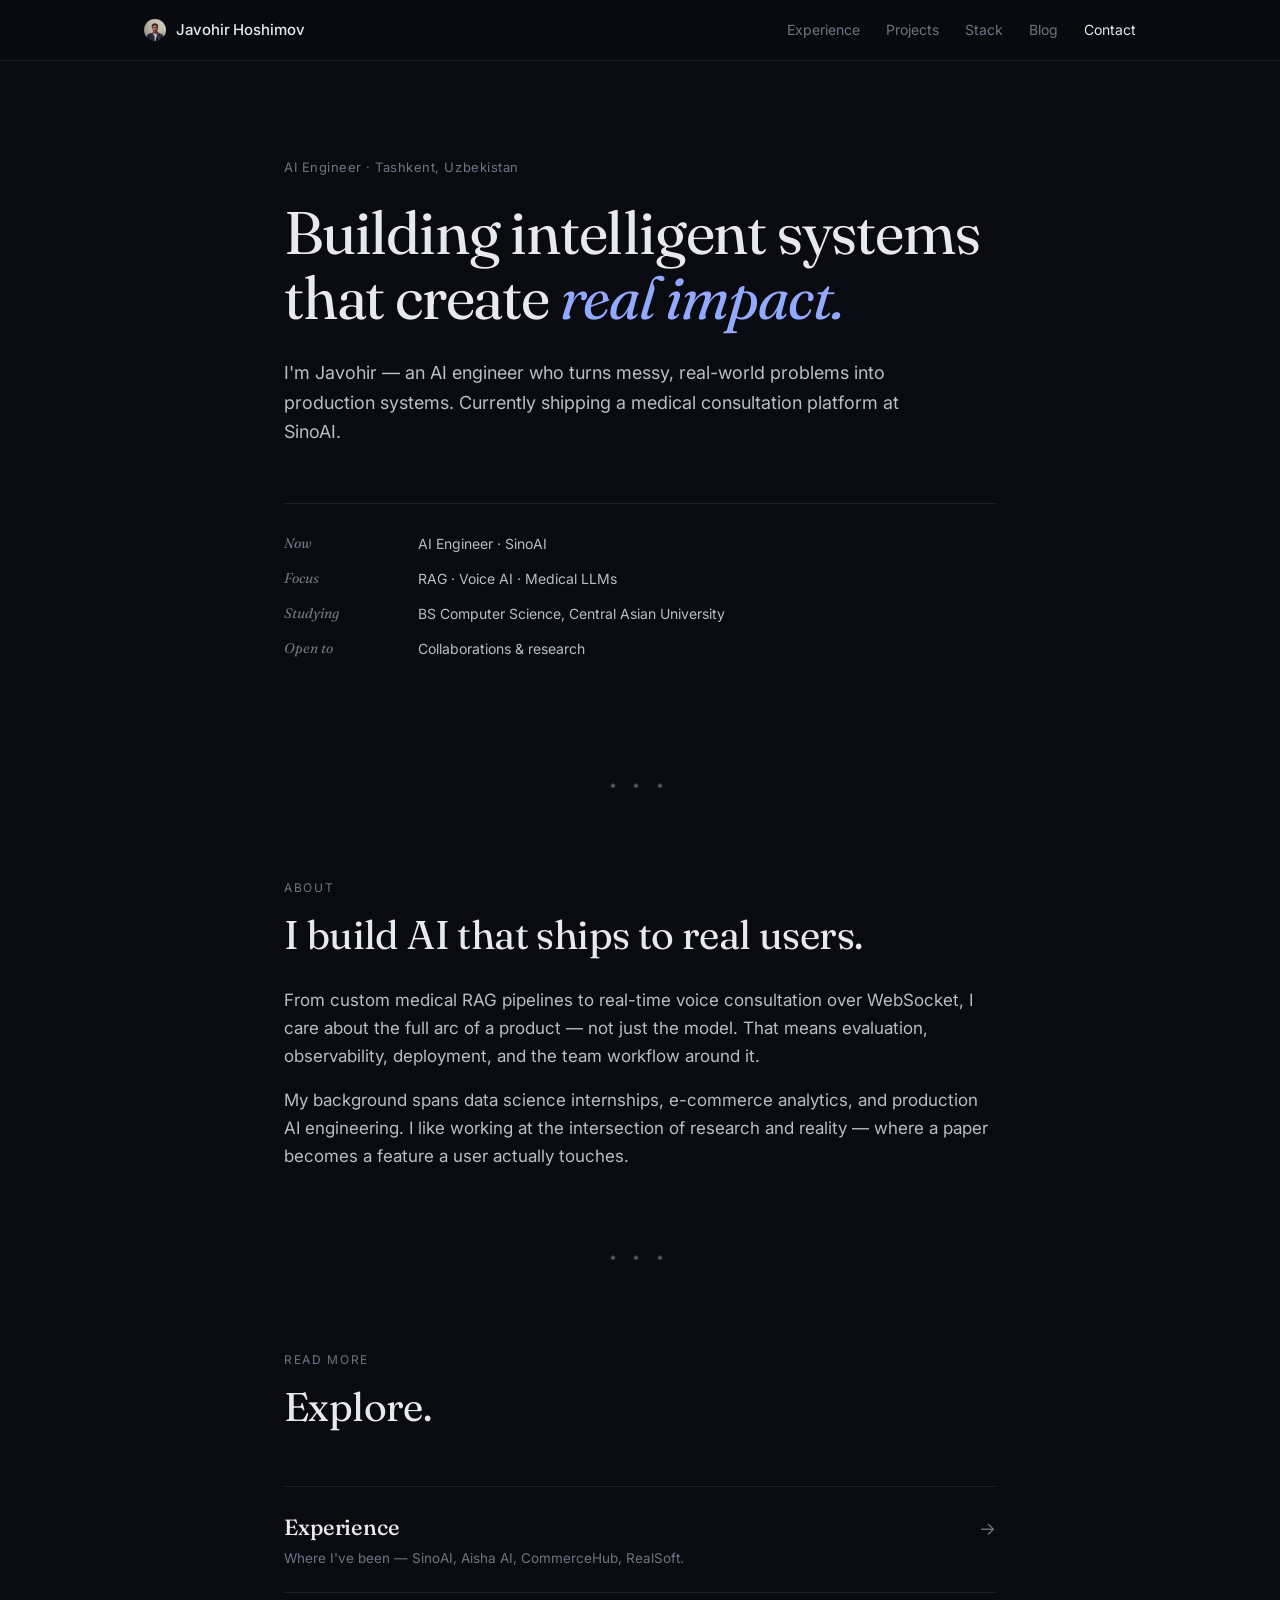
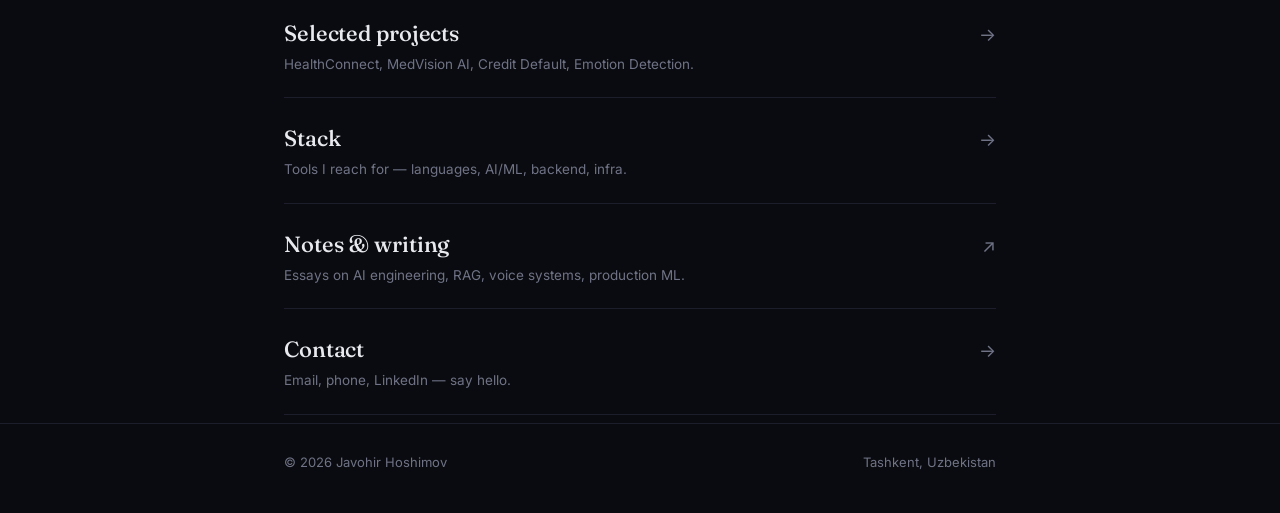
==== index.html @ 42985277 "Baseline: site as deployed on server" ====
<!doctype html>
<html lang="en">
<head>
<meta charset="utf-8" />
<meta name="viewport" content="width=device-width, initial-scale=1" />
<title>Javohir Hoshimov — AI Engineer</title>
<meta name="description" content="Javohir Hoshimov — AI Engineer at SinoAI. Building production AI systems, RAG pipelines, and real-time voice consultation products." />
<meta name="theme-color" content="#0a0b10" />
<link rel="preconnect" href="https://fonts.googleapis.com" />
<link rel="preconnect" href="https://fonts.gstatic.com" crossorigin />
<link href="https://fonts.googleapis.com/css2?family=Fraunces:ital,opsz,wght@0,9..144,400;0,9..144,500;1,9..144,400&family=Inter:wght@300;400;500&display=swap" rel="stylesheet" />
<link rel="stylesheet" href="/styles.css" />
</head>
<body>

<header class="site-header">
  <div class="header-inner">
    <a href="/" class="brand">
      <img src="/profile.jpg" alt="" class="brand-mark" />
      <span class="brand-name">Javohir Hoshimov</span>
    </a>
    <nav class="site-nav" aria-label="Primary">
      <a href="/experience">Experience</a>
      <a href="/projects">Projects</a>
      <a href="/stack">Stack</a>
      <a href="https://md.javohir-hoshimov.uz/">Blog</a>
      <a href="/contact" class="nav-cta">Contact</a>
    </nav>
  </div>
</header>

<main>

  <section class="hero">
    <div class="container">
      <p class="eyebrow">AI Engineer · Tashkent, Uzbekistan</p>
      <h1 class="hero-title">
        Building intelligent systems that create <em>real impact.</em>
      </h1>
      <p class="hero-sub">
        I'm Javohir — an AI engineer who turns messy, real-world problems
        into production systems. Currently shipping a medical consultation
        platform at SinoAI.
      </p>

      <dl class="hero-meta">
        <dt>Now</dt><dd>AI Engineer · SinoAI</dd>
        <dt>Focus</dt><dd>RAG · Voice AI · Medical LLMs</dd>
        <dt>Studying</dt><dd>BS Computer Science, Central Asian University</dd>
        <dt>Open to</dt><dd>Collaborations &amp; research</dd>
      </dl>
    </div>
  </section>

  <div class="container"><p class="rule">* * *</p></div>

  <section class="section">
    <div class="container">
      <p class="section-label">About</p>
      <h2 class="section-title">I build AI that ships to real users.</h2>
      <div class="section-body">
        <p>
          From custom medical RAG pipelines to real-time voice consultation
          over WebSocket, I care about the full arc of a product — not just
          the model. That means evaluation, observability, deployment, and
          the team workflow around it.
        </p>
        <p>
          My background spans data science internships, e-commerce analytics,
          and production AI engineering. I like working at the intersection
          of research and reality — where a paper becomes a feature a user
          actually touches.
        </p>
      </div>
    </div>
  </section>

  <div class="container"><p class="rule">* * *</p></div>

  <section class="section">
    <div class="container">
      <p class="section-label">Read more</p>
      <h2 class="section-title">Explore.</h2>
      <ul class="nav-cards">
        <li class="nav-card">
          <a href="/experience">
            <span>
              <div class="nav-card-title">Experience</div>
              <div class="nav-card-sub">Where I've been — SinoAI, Aisha AI, CommerceHub, RealSoft.</div>
            </span>
            <span class="nav-card-arrow">→</span>
          </a>
        </li>
        <li class="nav-card">
          <a href="/projects">
            <span>
              <div class="nav-card-title">Selected projects</div>
              <div class="nav-card-sub">HealthConnect, MedVision AI, Credit Default, Emotion Detection.</div>
            </span>
            <span class="nav-card-arrow">→</span>
          </a>
        </li>
        <li class="nav-card">
          <a href="/stack">
            <span>
              <div class="nav-card-title">Stack</div>
              <div class="nav-card-sub">Tools I reach for — languages, AI/ML, backend, infra.</div>
            </span>
            <span class="nav-card-arrow">→</span>
          </a>
        </li>
        <li class="nav-card">
          <a href="https://md.javohir-hoshimov.uz/">
            <span>
              <div class="nav-card-title">Notes &amp; writing</div>
              <div class="nav-card-sub">Essays on AI engineering, RAG, voice systems, production ML.</div>
            </span>
            <span class="nav-card-arrow">↗</span>
          </a>
        </li>
        <li class="nav-card">
          <a href="/contact">
            <span>
              <div class="nav-card-title">Contact</div>
              <div class="nav-card-sub">Email, phone, LinkedIn — say hello.</div>
            </span>
            <span class="nav-card-arrow">→</span>
          </a>
        </li>
      </ul>
    </div>
  </section>

</main>

<footer class="site-footer">
  <div class="footer-inner">
    <span>© <span id="year"></span> Javohir Hoshimov</span>
    <span>Tashkent, Uzbekistan</span>
  </div>
</footer>

<script>
  document.getElementById('year').textContent = new Date().getFullYear();
</script>
</body>
</html>
---- styles.css ----
:root {
  --bg: #0a0b10;
  --bg-soft: #0f1119;
  --surface: #12141f;
  --ink: #e8e9ef;
  --ink-soft: #b9bcc9;
  --muted: #6f7385;
  --line: #1c1f2b;
  --line-strong: #262a39;
  --blue: #3b6cf6;
  --blue-deep: #1f3ec9;
  --blue-soft: #93a8ff;

  --serif: "Fraunces", "Tiempos Headline", Georgia, serif;
  --sans: "Inter", ui-sans-serif, system-ui, -apple-system, Helvetica, Arial, sans-serif;

  --max: 760px;
  --max-wide: 1040px;
}

* { box-sizing: border-box; }

html, body {
  margin: 0;
  padding: 0;
  background: var(--bg);
  color: var(--ink);
  font-family: var(--sans);
  font-size: 17px;
  line-height: 1.65;
  -webkit-font-smoothing: antialiased;
  text-rendering: optimizeLegibility;
}

a {
  color: var(--blue-soft);
  text-decoration: none;
  transition: color .15s ease;
}
a:hover { color: #fff; }
img { max-width: 100%; display: block; }
em {
  font-style: italic;
  color: var(--blue-soft);
  font-family: var(--serif);
}

.container {
  width: 100%;
  max-width: var(--max);
  margin: 0 auto;
  padding: 0 24px;
}
.container-wide {
  max-width: var(--max-wide);
}

/* ---------- Header ---------- */
.site-header {
  position: sticky;
  top: 0;
  z-index: 50;
  background: rgba(10, 11, 16, 0.78);
  backdrop-filter: saturate(160%) blur(10px);
  border-bottom: 1px solid var(--line);
}
.header-inner {
  display: flex;
  align-items: center;
  justify-content: space-between;
  height: 60px;
  max-width: var(--max-wide);
  margin: 0 auto;
  padding: 0 24px;
}
.brand {
  display: flex;
  align-items: center;
  gap: 10px;
  font-size: 15px;
  font-weight: 500;
  color: var(--ink);
  letter-spacing: -0.005em;
}
.brand-mark {
  width: 22px;
  height: 22px;
  border-radius: 50%;
  object-fit: cover;
  display: block;
  filter: grayscale(0.15);
}
.brand-name { color: var(--ink); }
.site-nav {
  display: flex;
  align-items: center;
  gap: 26px;
  font-size: 14px;
  color: var(--muted);
}
.site-nav a {
  color: var(--muted);
}
.site-nav a:hover { color: var(--ink); }
.nav-cta {
  color: var(--ink) !important;
}
.nav-cta:hover { color: var(--blue-soft) !important; }

/* ---------- Hero ---------- */
.hero {
  padding: 96px 0 48px;
}
.eyebrow {
  margin: 0 0 22px;
  font-size: 13px;
  letter-spacing: 0.04em;
  color: var(--muted);
}
.hero-title {
  font-family: var(--serif);
  font-weight: 400;
  font-size: clamp(36px, 5.5vw, 60px);
  line-height: 1.08;
  letter-spacing: -0.02em;
  margin: 0 0 28px;
  color: var(--ink);
}
.hero-sub {
  font-size: 18px;
  color: var(--ink-soft);
  margin: 0 0 32px;
  max-width: 60ch;
}
.hero-cta {
  display: flex;
  gap: 22px;
  flex-wrap: wrap;
  align-items: center;
  font-size: 15px;
}
.hero-cta a {
  color: var(--blue-soft);
  border-bottom: 1px solid rgba(147, 168, 255, 0.35);
  padding-bottom: 2px;
}
.hero-cta a:hover {
  color: #fff;
  border-bottom-color: #fff;
}

.hero-meta {
  margin-top: 56px;
  padding-top: 28px;
  border-top: 1px solid var(--line);
  display: grid;
  grid-template-columns: 110px 1fr;
  gap: 12px 24px;
  font-size: 14px;
  color: var(--ink-soft);
}
.hero-meta dt {
  color: var(--muted);
  font-family: var(--serif);
  font-style: italic;
  font-weight: 400;
}
.hero-meta dd { margin: 0; }

/* ---------- Section dividers ---------- */
.rule {
  text-align: center;
  color: var(--muted);
  letter-spacing: 0.6em;
  font-size: 12px;
  margin: 0;
  padding: 56px 0;
  user-select: none;
}

/* ---------- Sections ---------- */
.section {
  padding: 24px 0 8px;
}
.section-label {
  font-size: 12px;
  letter-spacing: 0.14em;
  text-transform: uppercase;
  color: var(--muted);
  margin: 0 0 14px;
}
.section-title {
  font-family: var(--serif);
  font-weight: 400;
  font-size: clamp(28px, 3.6vw, 40px);
  line-height: 1.15;
  letter-spacing: -0.015em;
  margin: 0 0 28px;
  color: var(--ink);
}
.section-body p {
  margin: 0 0 16px;
  color: var(--ink-soft);
}

.muted { color: var(--muted); }

/* ---------- Timeline (experience) ---------- */
.timeline {
  list-style: none;
  padding: 0;
  margin: 8px 0 0;
}
.timeline-item {
  padding: 28px 0;
  border-top: 1px solid var(--line);
}
.timeline-item:last-child { border-bottom: 1px solid var(--line); }
.timeline-meta {
  display: flex;
  flex-wrap: wrap;
  gap: 14px;
  margin-bottom: 10px;
  font-size: 13px;
  color: var(--muted);
  font-family: var(--serif);
  font-style: italic;
}
.timeline-body h3 {
  font-family: var(--serif);
  font-weight: 500;
  font-size: 20px;
  letter-spacing: -0.005em;
  margin: 0 0 12px;
  color: var(--ink);
}
.timeline-body ul {
  padding: 0;
  margin: 0;
  list-style: none;
}
.timeline-body li {
  position: relative;
  padding-left: 18px;
  margin-bottom: 8px;
  color: var(--ink-soft);
  font-size: 15.5px;
  line-height: 1.6;
}
.timeline-body li::before {
  content: "";
  position: absolute;
  left: 0;
  top: 11px;
  width: 8px;
  height: 1px;
  background: var(--blue);
}

/* ---------- Projects (simple list) ---------- */
.projects {
  list-style: none;
  padding: 0;
  margin: 8px 0 0;
}
.project {
  padding: 26px 0;
  border-top: 1px solid var(--line);
}
.project:last-child { border-bottom: 1px solid var(--line); }
.project h3 {
  font-family: var(--serif);
  font-weight: 500;
  font-size: 21px;
  letter-spacing: -0.005em;
  margin: 0 0 8px;
  color: var(--ink);
}
.project-tag {
  display: block;
  font-size: 12px;
  letter-spacing: 0.1em;
  text-transform: uppercase;
  color: var(--muted);
  margin-bottom: 8px;
}
.project p {
  color: var(--ink-soft);
  margin: 0 0 12px;
  font-size: 15.5px;
}
.tag-list {
  display: flex;
  flex-wrap: wrap;
  gap: 14px;
  padding: 0;
  margin: 0;
  list-style: none;
  font-size: 13px;
  color: var(--muted);
}
.tag-list li::before {
  content: "·";
  margin-right: 14px;
  color: var(--line-strong);
}
.tag-list li:first-child::before { content: ""; margin: 0; }

/* ---------- Stack ---------- */
.stack-block {
  padding: 22px 0;
  border-top: 1px solid var(--line);
  display: grid;
  grid-template-columns: 110px 1fr;
  gap: 24px;
  align-items: baseline;
}
.stack-block:last-child { border-bottom: 1px solid var(--line); }
.stack-block h4 {
  margin: 0;
  font-family: var(--serif);
  font-style: italic;
  font-weight: 400;
  color: var(--muted);
  font-size: 14px;
}
.chips {
  display: flex;
  flex-wrap: wrap;
  gap: 6px 14px;
  font-size: 15px;
  color: var(--ink-soft);
}
.chips span::after {
  content: "·";
  margin-left: 14px;
  color: var(--line-strong);
}
.chips span:last-child::after { content: ""; margin: 0; }

/* ---------- Contact ---------- */
.section-contact {
  padding: 24px 0 96px;
}
.contact-title {
  font-family: var(--serif);
  font-weight: 400;
  font-size: clamp(30px, 4vw, 44px);
  line-height: 1.12;
  letter-spacing: -0.015em;
  margin: 0 0 18px;
  color: var(--ink);
}
.contact-sub {
  color: var(--ink-soft);
  font-size: 17px;
  max-width: 56ch;
  margin: 0 0 28px;
}
.contact-links {
  display: flex;
  flex-direction: column;
  gap: 4px;
  margin: 0;
  padding: 0;
  list-style: none;
}
.contact-pill {
  display: grid;
  grid-template-columns: 110px 1fr;
  gap: 24px;
  padding: 14px 0;
  border-top: 1px solid var(--line);
  align-items: baseline;
  color: var(--ink);
}
.contact-pill:last-child { border-bottom: 1px solid var(--line); }
.contact-pill span {
  font-family: var(--serif);
  font-style: italic;
  font-size: 14px;
  color: var(--muted);
  letter-spacing: 0;
  text-transform: none;
}
.contact-pill strong {
  font-weight: 400;
  font-size: 16px;
  color: var(--ink);
  letter-spacing: 0;
}
.contact-pill:hover strong { color: var(--blue-soft); }

/* ---------- Footer ---------- */
.site-footer {
  border-top: 1px solid var(--line);
  color: var(--muted);
  padding: 28px 0 40px;
  font-size: 13px;
}
.footer-inner {
  display: flex;
  justify-content: space-between;
  align-items: center;
  max-width: var(--max);
  margin: 0 auto;
  padding: 0 24px;
}

/* ---------- Page layout (sub-pages) ---------- */
.page {
  padding: 64px 0 96px;
}
.page-back {
  display: inline-block;
  margin-bottom: 28px;
  font-size: 14px;
  color: var(--muted);
}
.page-back:hover { color: var(--ink); }
.page-eyebrow {
  font-size: 12px;
  letter-spacing: 0.14em;
  text-transform: uppercase;
  color: var(--muted);
  margin: 0 0 14px;
}
.page-title {
  font-family: var(--serif);
  font-weight: 400;
  font-size: clamp(34px, 4.6vw, 52px);
  line-height: 1.1;
  letter-spacing: -0.02em;
  margin: 0 0 18px;
  color: var(--ink);
}
.page-lede {
  font-size: 17.5px;
  color: var(--ink-soft);
  margin: 0 0 40px;
  max-width: 60ch;
}
.page-foot {
  margin-top: 64px;
  padding-top: 28px;
  border-top: 1px solid var(--line);
  font-size: 14px;
  color: var(--muted);
}

/* Home: next links to pages */
.nav-cards {
  margin: 56px 0 0;
  padding: 0;
  list-style: none;
}
.nav-card {
  border-top: 1px solid var(--line);
}
.nav-card:last-child { border-bottom: 1px solid var(--line); }
.nav-card a {
  display: grid;
  grid-template-columns: 1fr auto;
  align-items: baseline;
  gap: 24px;
  padding: 22px 0;
  color: var(--ink);
  transition: padding-left .15s ease, color .15s ease;
}
.nav-card a:hover {
  padding-left: 10px;
  color: var(--blue-soft);
}
.nav-card-title {
  font-family: var(--serif);
  font-weight: 500;
  font-size: 22px;
  letter-spacing: -0.005em;
}
.nav-card-sub {
  color: var(--muted);
  font-size: 13.5px;
  margin-top: 2px;
}
.nav-card-arrow {
  color: var(--muted);
  font-size: 18px;
  transition: transform .15s ease, color .15s ease;
}
.nav-card a:hover .nav-card-arrow {
  color: var(--blue-soft);
  transform: translateX(6px);
}

/* ---------- Responsive ---------- */
@media (max-width: 720px) {
  body { font-size: 16px; }
  .site-nav { gap: 14px; }
  .site-nav a:not(.nav-cta):not([href^="http"]) { display: none; }
  .hero { padding: 56px 0 32px; }
  .hero-meta { grid-template-columns: 1fr; gap: 2px 0; }
  .hero-meta dt { margin-top: 8px; }
  .stack-block { grid-template-columns: 1fr; gap: 6px; }
  .contact-pill { grid-template-columns: 1fr; gap: 2px; }
  .rule { padding: 40px 0; }
  .timeline-meta { gap: 10px; }
}
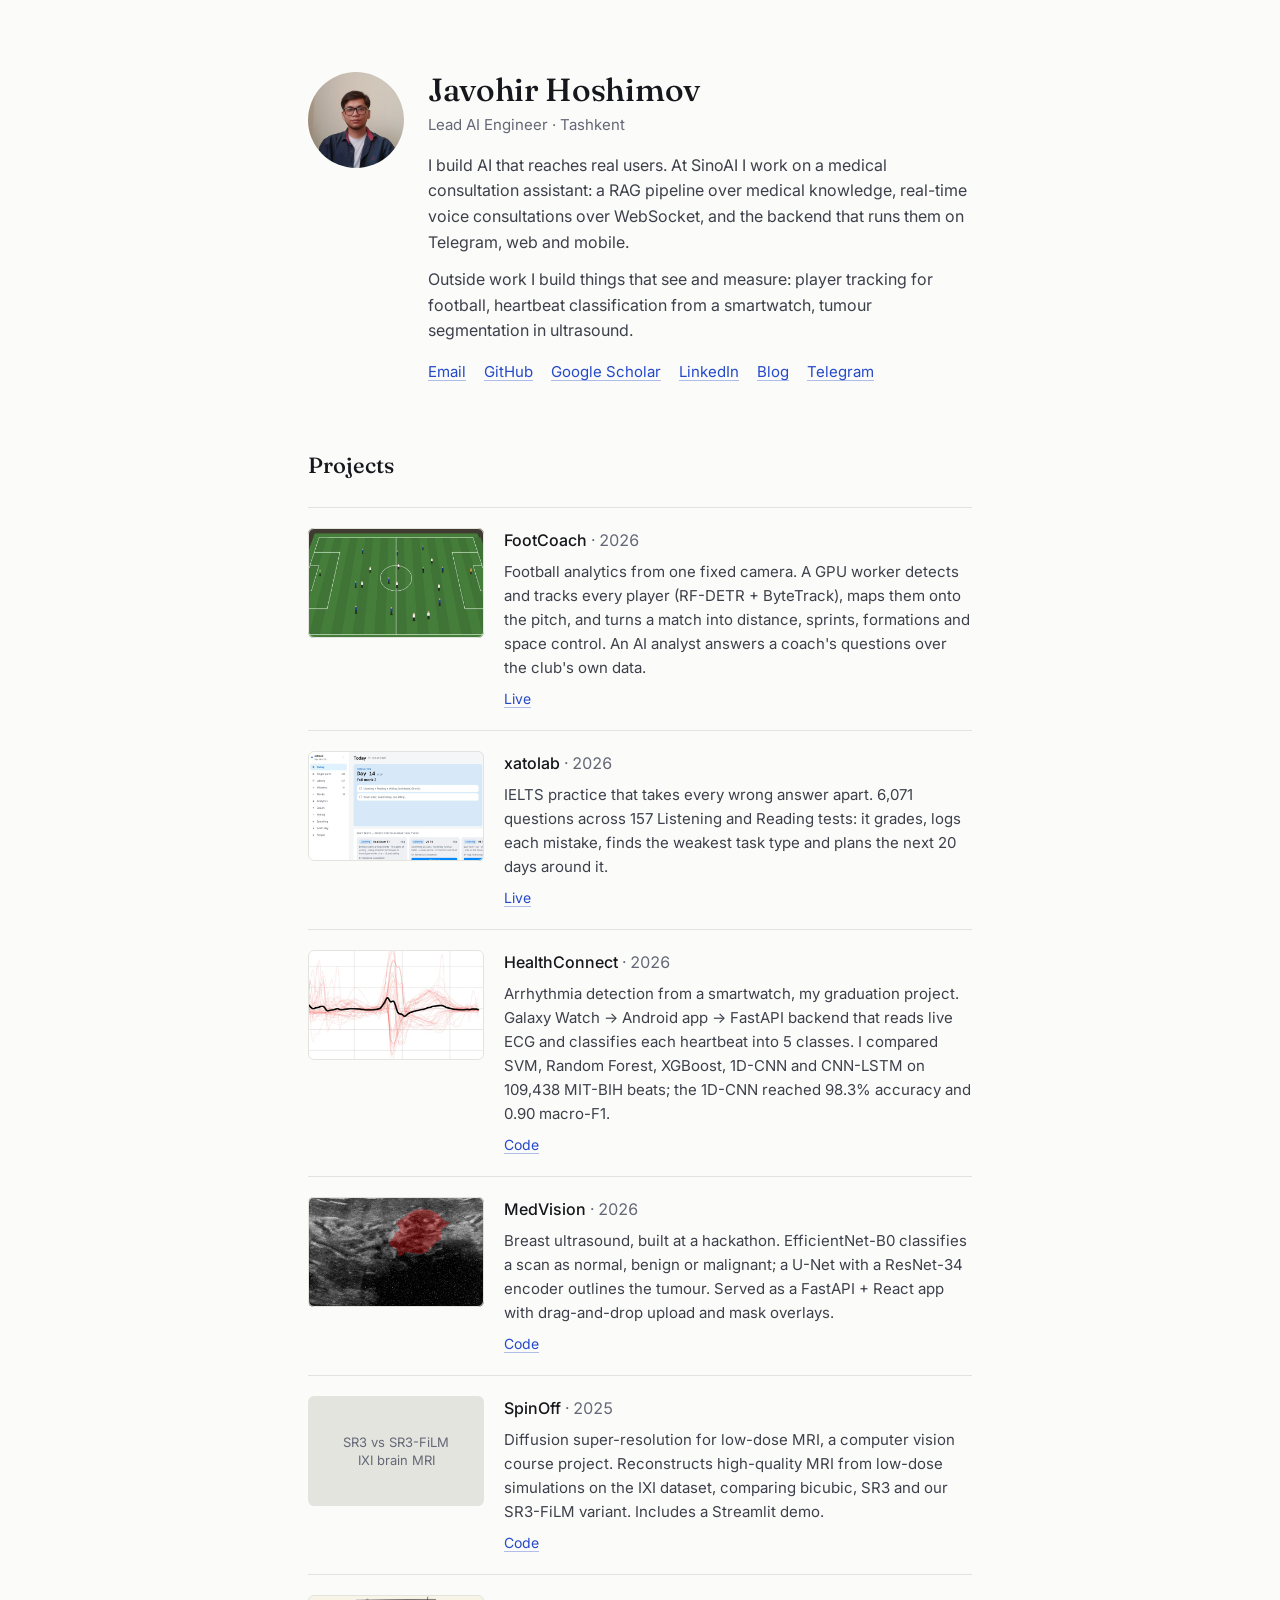
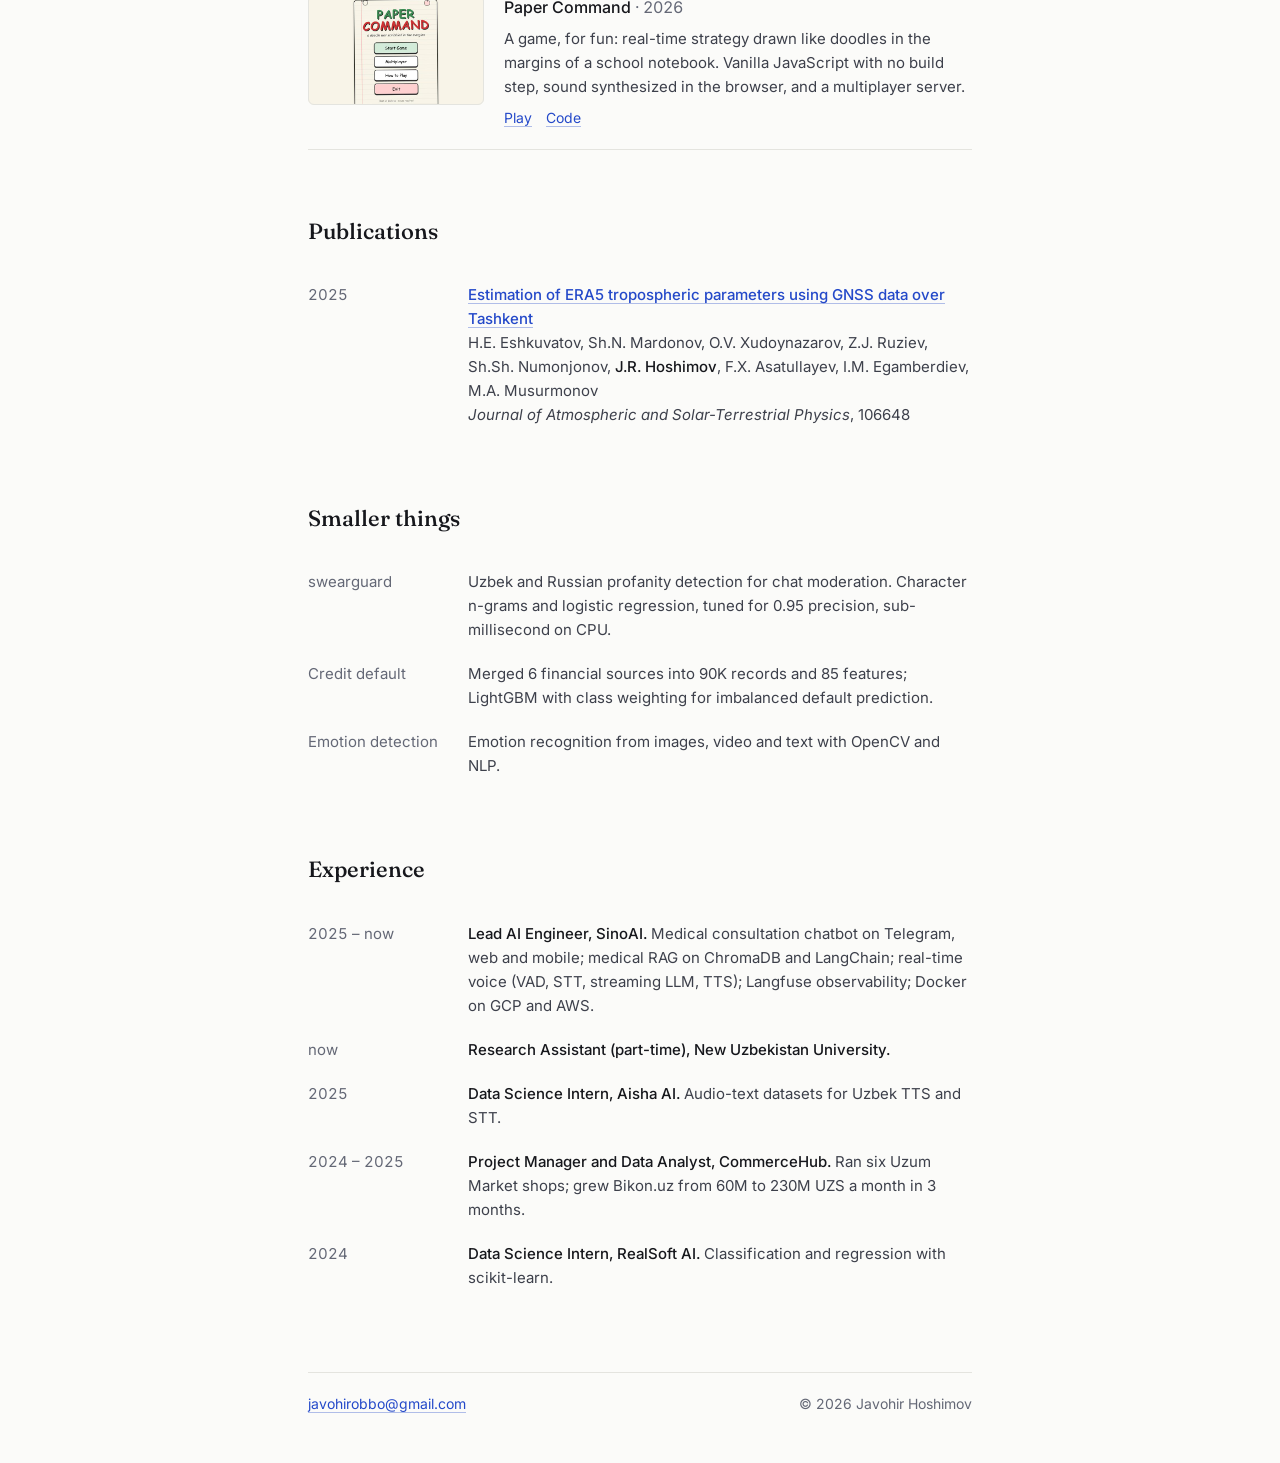
==== commit 79ccf187: "Redesign as a single minimal page One page with intro, projects (with thumbnails), publications, sma" ====
--- a/index.html
+++ b/index.html
@@ -3,145 +3,208 @@
 <head>
 <meta charset="utf-8" />
 <meta name="viewport" content="width=device-width, initial-scale=1" />
-<title>Javohir Hoshimov — AI Engineer</title>
-<meta name="description" content="Javohir Hoshimov — AI Engineer at SinoAI. Building production AI systems, RAG pipelines, and real-time voice consultation products." />
-<meta name="theme-color" content="#0a0b10" />
+<title>Javohir Hoshimov — Lead AI Engineer</title>
+<meta name="description" content="Javohir Hoshimov — Lead AI engineer in Tashkent. Medical AI at SinoAI; football tracking, ECG classification, medical imaging and diffusion super-resolution on the side." />
+<meta name="theme-color" content="#fbfbf9" media="(prefers-color-scheme: light)" />
+<meta name="theme-color" content="#0a0b10" media="(prefers-color-scheme: dark)" />
+<link rel="canonical" href="https://javohir-hoshimov.uz/" />
+<meta property="og:type" content="website" />
+<meta property="og:site_name" content="Javohir Hoshimov" />
+<meta property="og:title" content="Javohir Hoshimov — Lead AI Engineer" />
+<meta property="og:description" content="Lead AI engineer in Tashkent. Medical AI at SinoAI; football tracking, ECG classification, medical imaging and diffusion super-resolution on the side." />
+<meta property="og:url" content="https://javohir-hoshimov.uz/" />
+<meta property="og:image" content="https://javohir-hoshimov.uz/profile.jpg" />
+<meta property="og:locale" content="en_US" />
+<meta name="twitter:card" content="summary" />
+<meta name="twitter:title" content="Javohir Hoshimov — Lead AI Engineer" />
+<meta name="twitter:description" content="Lead AI engineer in Tashkent. Medical AI at SinoAI; football tracking, ECG classification, medical imaging and diffusion super-resolution on the side." />
+<meta name="twitter:image" content="https://javohir-hoshimov.uz/profile.jpg" />
+<script type="application/ld+json">
+{
+  "@context": "https://schema.org",
+  "@type": "Person",
+  "name": "Javohir Hoshimov",
+  "url": "https://javohir-hoshimov.uz/",
+  "image": "https://javohir-hoshimov.uz/profile.jpg",
+  "jobTitle": "Lead AI Engineer",
+  "worksFor": [
+    { "@type": "Organization", "name": "SinoAI" },
+    { "@type": "CollegeOrUniversity", "name": "New Uzbekistan University" }
+  ],
+  "alumniOf": { "@type": "CollegeOrUniversity", "name": "Central Asian University" },
+  "address": {
+    "@type": "PostalAddress",
+    "addressLocality": "Tashkent",
+    "addressCountry": "UZ"
+  },
+  "knowsAbout": ["Artificial Intelligence", "Machine Learning", "Computer Vision", "Retrieval-Augmented Generation", "Voice AI", "Medical AI"],
+  "sameAs": [
+    "https://linkedin.com/in/javohir-hoshimovv",
+    "https://github.com/javohirhm",
+    "https://scholar.google.com/citations?user=m-CCl7kAAAAJ",
+    "https://t.me/javohir_data"
+  ]
+}
+</script>
 <link rel="preconnect" href="https://fonts.googleapis.com" />
 <link rel="preconnect" href="https://fonts.gstatic.com" crossorigin />
-<link href="https://fonts.googleapis.com/css2?family=Fraunces:ital,opsz,wght@0,9..144,400;0,9..144,500;1,9..144,400&family=Inter:wght@300;400;500&display=swap" rel="stylesheet" />
+<link href="https://fonts.googleapis.com/css2?family=Fraunces:opsz,wght@9..144,500&family=Inter:wght@400;500&display=swap" rel="stylesheet" />
 <link rel="stylesheet" href="/styles.css" />
 </head>
 <body>
-
-<header class="site-header">
-  <div class="header-inner">
-    <a href="/" class="brand">
-      <img src="/profile.jpg" alt="" class="brand-mark" />
-      <span class="brand-name">Javohir Hoshimov</span>
-    </a>
-    <nav class="site-nav" aria-label="Primary">
-      <a href="/experience">Experience</a>
-      <a href="/projects">Projects</a>
-      <a href="/stack">Stack</a>
-      <a href="https://md.javohir-hoshimov.uz/">Blog</a>
-      <a href="/contact" class="nav-cta">Contact</a>
-    </nav>
-  </div>
-</header>
-
-<main>
-
-  <section class="hero">
-    <div class="container">
-      <p class="eyebrow">AI Engineer · Tashkent, Uzbekistan</p>
-      <h1 class="hero-title">
-        Building intelligent systems that create <em>real impact.</em>
-      </h1>
-      <p class="hero-sub">
-        I'm Javohir — an AI engineer who turns messy, real-world problems
-        into production systems. Currently shipping a medical consultation
-        platform at SinoAI.
+<main class="page">
+
+  <header class="intro">
+    <img src="/profile.jpg" alt="Javohir Hoshimov" width="96" height="96" />
+    <div>
+      <h1>Javohir Hoshimov</h1>
+      <p class="role">Lead AI Engineer · Tashkent</p>
+      <p>
+        I build AI that reaches real users. At SinoAI I work on a medical
+        consultation assistant: a RAG pipeline over medical knowledge,
+        real-time voice consultations over WebSocket, and the backend that
+        runs them on Telegram, web and mobile.
       </p>
-
-      <dl class="hero-meta">
-        <dt>Now</dt><dd>AI Engineer · SinoAI</dd>
-        <dt>Focus</dt><dd>RAG · Voice AI · Medical LLMs</dd>
-        <dt>Studying</dt><dd>BS Computer Science, Central Asian University</dd>
-        <dt>Open to</dt><dd>Collaborations &amp; research</dd>
-      </dl>
-    </div>
-  </section>
-
-  <div class="container"><p class="rule">* * *</p></div>
-
-  <section class="section">
-    <div class="container">
-      <p class="section-label">About</p>
-      <h2 class="section-title">I build AI that ships to real users.</h2>
-      <div class="section-body">
-        <p>
-          From custom medical RAG pipelines to real-time voice consultation
-          over WebSocket, I care about the full arc of a product — not just
-          the model. That means evaluation, observability, deployment, and
-          the team workflow around it.
-        </p>
-        <p>
-          My background spans data science internships, e-commerce analytics,
-          and production AI engineering. I like working at the intersection
-          of research and reality — where a paper becomes a feature a user
-          actually touches.
-        </p>
-      </div>
-    </div>
-  </section>
-
-  <div class="container"><p class="rule">* * *</p></div>
-
-  <section class="section">
-    <div class="container">
-      <p class="section-label">Read more</p>
-      <h2 class="section-title">Explore.</h2>
-      <ul class="nav-cards">
-        <li class="nav-card">
-          <a href="/experience">
-            <span>
-              <div class="nav-card-title">Experience</div>
-              <div class="nav-card-sub">Where I've been — SinoAI, Aisha AI, CommerceHub, RealSoft.</div>
-            </span>
-            <span class="nav-card-arrow">→</span>
-          </a>
-        </li>
-        <li class="nav-card">
-          <a href="/projects">
-            <span>
-              <div class="nav-card-title">Selected projects</div>
-              <div class="nav-card-sub">HealthConnect, MedVision AI, Credit Default, Emotion Detection.</div>
-            </span>
-            <span class="nav-card-arrow">→</span>
-          </a>
-        </li>
-        <li class="nav-card">
-          <a href="/stack">
-            <span>
-              <div class="nav-card-title">Stack</div>
-              <div class="nav-card-sub">Tools I reach for — languages, AI/ML, backend, infra.</div>
-            </span>
-            <span class="nav-card-arrow">→</span>
-          </a>
-        </li>
-        <li class="nav-card">
-          <a href="https://md.javohir-hoshimov.uz/">
-            <span>
-              <div class="nav-card-title">Notes &amp; writing</div>
-              <div class="nav-card-sub">Essays on AI engineering, RAG, voice systems, production ML.</div>
-            </span>
-            <span class="nav-card-arrow">↗</span>
-          </a>
-        </li>
-        <li class="nav-card">
-          <a href="/contact">
-            <span>
-              <div class="nav-card-title">Contact</div>
-              <div class="nav-card-sub">Email, phone, LinkedIn — say hello.</div>
-            </span>
-            <span class="nav-card-arrow">→</span>
-          </a>
-        </li>
+      <p>
+        Outside work I build things that see and measure: player tracking
+        for football, heartbeat classification from a smartwatch, tumour
+        segmentation in ultrasound.
+      </p>
+      <ul class="links">
+        <li><a href="mailto:javohirobbo@gmail.com">Email</a></li>
+        <li><a href="https://github.com/javohirhm">GitHub</a></li>
+        <li><a href="https://scholar.google.com/citations?user=m-CCl7kAAAAJ&amp;hl=en">Google Scholar</a></li>
+        <li><a href="https://linkedin.com/in/javohir-hoshimovv">LinkedIn</a></li>
+        <li><a href="https://md.javohir-hoshimov.uz/">Blog</a></li>
+        <li><a href="https://t.me/javohir_data">Telegram</a></li>
       </ul>
     </div>
-  </section>
+  </header>
+
+  <section id="projects" aria-labelledby="projects-h">
+    <h2 id="projects-h">Projects</h2>
+    <ol class="work">
+
+      <li class="item">
+        <img src="/img/footcoach.jpg" alt="Demo frame from FootCoach: a synthetic match with players on a pitch" width="176" height="110" loading="lazy" />
+        <div>
+          <h3>FootCoach <span class="when">· 2026</span></h3>
+          <p>
+            Football analytics from one fixed camera. A GPU worker detects and
+            tracks every player (RF-DETR + ByteTrack), maps them onto the
+            pitch, and turns a match into distance, sprints, formations and
+            space control. An AI analyst answers a coach's questions over the
+            club's own data.
+          </p>
+          <p class="meta"><a href="https://footcoach.javohirhm.uz">Live</a></p>
+        </div>
+      </li>
+
+      <li class="item">
+        <img src="/img/xatolab.jpg" alt="xatolab dashboard: day 14 of a 20-day plan" width="176" height="110" loading="lazy" />
+        <div>
+          <h3>xatolab <span class="when">· 2026</span></h3>
+          <p>
+            IELTS practice that takes every wrong answer apart. 6,071
+            questions across 157 Listening and Reading tests: it grades,
+            logs each mistake, finds the weakest task type and plans the
+            next 20 days around it.
+          </p>
+          <p class="meta"><a href="https://ielts.javohirhm.uz">Live</a></p>
+        </div>
+      </li>
+
+      <li class="item">
+        <img src="/img/healthconnect.jpg" alt="Fifty ventricular heartbeats overlaid with their mean, from the MIT-BIH dataset" width="176" height="110" loading="lazy" />
+        <div>
+          <h3>HealthConnect <span class="when">· 2026</span></h3>
+          <p>
+            Arrhythmia detection from a smartwatch, my graduation project. Galaxy Watch → Android app → FastAPI
+            backend that reads live ECG and classifies each heartbeat into 5
+            classes. I compared SVM, Random Forest, XGBoost, 1D-CNN and
+            CNN-LSTM on 109,438 MIT-BIH beats; the 1D-CNN reached 98.3%
+            accuracy and 0.90 macro-F1.
+          </p>
+          <p class="meta"><a href="https://github.com/javohirhm/health-connect">Code</a></p>
+        </div>
+      </li>
+
+      <li class="item">
+        <img src="/img/medvision.jpg" alt="Breast ultrasound with the predicted tumour mask in red" width="176" height="110" loading="lazy" />
+        <div>
+          <h3>MedVision <span class="when">· 2026</span></h3>
+          <p>
+            Breast ultrasound, built at a hackathon. EfficientNet-B0 classifies a scan as normal,
+            benign or malignant; a U-Net with a ResNet-34 encoder outlines
+            the tumour. Served as a FastAPI + React app with drag-and-drop
+            upload and mask overlays.
+          </p>
+          <p class="meta"><a href="https://github.com/javohirhm/medvision-breast-cancer-ultrasound">Code</a></p>
+        </div>
+      </li>
+
+      <li class="item">
+        <div class="thumb-text" aria-hidden="true">SR3 vs SR3-FiLM<br />IXI brain MRI</div>
+        <div>
+          <h3>SpinOff <span class="when">· 2025</span></h3>
+          <p>
+            Diffusion super-resolution for low-dose MRI, a computer vision course project. Reconstructs high-quality MRI
+            from low-dose simulations on the IXI dataset, comparing bicubic,
+            SR3 and our SR3-FiLM variant. Includes a Streamlit demo.
+          </p>
+          <p class="meta"><a href="https://github.com/javohirhm/SpinOff">Code</a></p>
+        </div>
+      </li>
+
+      <li class="item">
+        <img src="/img/papercommand.jpg" alt="Paper Command title screen drawn on lined notebook paper" width="176" height="110" loading="lazy" />
+        <div>
+          <h3>Paper Command <span class="when">· 2026</span></h3>
+          <p>
+            A game, for fun: real-time strategy drawn like doodles in the
+            margins of a school notebook. Vanilla JavaScript with no build
+            step, sound synthesized in the browser, and a multiplayer server.
+          </p>
+          <p class="meta"><a href="https://pc.javohir-hoshimov.uz">Play</a><a href="https://github.com/javohirhm/paper-command">Code</a></p>
+        </div>
+      </li>
+
+    </ol>
+  </section>
+
+  <section id="publications" aria-labelledby="publications-h">
+    <h2 id="publications-h">Publications</h2>
+    <ul class="list">
+      <li><span class="when">2025</span><span><a href="https://www.sciencedirect.com/science/article/pii/S1364682625002329"><strong>Estimation of ERA5 tropospheric parameters using GNSS data over Tashkent</strong></a><br />H.E. Eshkuvatov, Sh.N. Mardonov, O.V. Xudoynazarov, Z.J. Ruziev, Sh.Sh. Numonjonov, <strong>J.R. Hoshimov</strong>, F.X. Asatullayev, I.M. Egamberdiev, M.A. Musurmonov<br /><em>Journal of Atmospheric and Solar-Terrestrial Physics</em>, 106648</span></li>
+    </ul>
+  </section>
+
+  <section aria-labelledby="smaller-h">
+    <h2 id="smaller-h">Smaller things</h2>
+    <ul class="list">
+      <li><span class="when">swearguard</span><span>Uzbek and Russian profanity detection for chat moderation. Character n-grams and logistic regression, tuned for 0.95 precision, sub-millisecond on CPU.</span></li>
+      <li><span class="when">Credit default</span><span>Merged 6 financial sources into 90K records and 85 features; LightGBM with class weighting for imbalanced default prediction.</span></li>
+      <li><span class="when">Emotion detection</span><span>Emotion recognition from images, video and text with OpenCV and NLP.</span></li>
+    </ul>
+  </section>
+
+  <section id="experience" aria-labelledby="experience-h">
+    <h2 id="experience-h">Experience</h2>
+    <ul class="list">
+      <li><span class="when">2025 – now</span><span><strong>Lead AI Engineer, SinoAI.</strong> Medical consultation chatbot on Telegram, web and mobile; medical RAG on ChromaDB and LangChain; real-time voice (VAD, STT, streaming LLM, TTS); Langfuse observability; Docker on GCP and AWS.</span></li>
+      <li><span class="when">now</span><span><strong>Research Assistant (part-time), New Uzbekistan University.</strong></span></li>
+      <li><span class="when">2025</span><span><strong>Data Science Intern, Aisha AI.</strong> Audio-text datasets for Uzbek TTS and STT.</span></li>
+      <li><span class="when">2024 – 2025</span><span><strong>Project Manager and Data Analyst, CommerceHub.</strong> Ran six Uzum Market shops; grew Bikon.uz from 60M to 230M UZS a month in 3 months.</span></li>
+      <li><span class="when">2024</span><span><strong>Data Science Intern, RealSoft AI.</strong> Classification and regression with scikit-learn.</span></li>
+    </ul>
+  </section>
+
+  <footer id="contact">
+    <span><a href="mailto:javohirobbo@gmail.com">javohirobbo@gmail.com</a></span>
+    <span>© <span id="year">2026</span> Javohir Hoshimov</span>
+  </footer>
 
 </main>
-
-<footer class="site-footer">
-  <div class="footer-inner">
-    <span>© <span id="year"></span> Javohir Hoshimov</span>
-    <span>Tashkent, Uzbekistan</span>
-  </div>
-</footer>
-
-<script>
-  document.getElementById('year').textContent = new Date().getFullYear();
-</script>
+<script>document.getElementById('year').textContent = new Date().getFullYear();</script>
 </body>
 </html>
--- a/styles.css
+++ b/styles.css
@@ -1,507 +1,189 @@
 :root {
-  --bg: #0a0b10;
-  --bg-soft: #0f1119;
-  --surface: #12141f;
-  --ink: #e8e9ef;
-  --ink-soft: #b9bcc9;
-  --muted: #6f7385;
-  --line: #1c1f2b;
-  --line-strong: #262a39;
-  --blue: #3b6cf6;
-  --blue-deep: #1f3ec9;
-  --blue-soft: #93a8ff;
+  --bg: #fbfbf9;
+  --ink: #16171c;
+  --ink-soft: #3d404b;
+  --muted: #646876;
+  --line: #e4e4df;
+  --link: #2449c9;
+  --link-hover: #16171c;
 
-  --serif: "Fraunces", "Tiempos Headline", Georgia, serif;
+  --serif: "Fraunces", Georgia, serif;
   --sans: "Inter", ui-sans-serif, system-ui, -apple-system, Helvetica, Arial, sans-serif;
 
-  --max: 760px;
-  --max-wide: 1040px;
+  --max: 44rem;
+  color-scheme: light;
+}
+
+@media (prefers-color-scheme: dark) {
+  :root {
+    --bg: #0a0b10;
+    --ink: #e8e9ef;
+    --ink-soft: #b9bcc9;
+    --muted: #8a8ea0;
+    --line: #22252f;
+    --link: #93a8ff;
+    --link-hover: #ffffff;
+    color-scheme: dark;
+  }
 }
 
 * { box-sizing: border-box; }
 
-html, body {
+html { -webkit-text-size-adjust: 100%; }
+
+body {
   margin: 0;
-  padding: 0;
   background: var(--bg);
-  color: var(--ink);
+  color: var(--ink-soft);
   font-family: var(--sans);
-  font-size: 17px;
-  line-height: 1.65;
+  font-size: 16px;
+  line-height: 1.6;
   -webkit-font-smoothing: antialiased;
-  text-rendering: optimizeLegibility;
 }
 
 a {
-  color: var(--blue-soft);
-  text-decoration: none;
-  transition: color .15s ease;
+  color: var(--link);
+  text-decoration: underline;
+  text-decoration-thickness: 1px;
+  text-underline-offset: 3px;
+  text-decoration-color: color-mix(in srgb, currentColor 35%, transparent);
 }
-a:hover { color: #fff; }
-img { max-width: 100%; display: block; }
-em {
-  font-style: italic;
-  color: var(--blue-soft);
-  font-family: var(--serif);
+a:hover { color: var(--link-hover); text-decoration-color: currentColor; }
+a:focus-visible { outline: 2px solid var(--link); outline-offset: 2px; border-radius: 2px; }
+
+.page {
+  max-width: var(--max);
+  margin: 0 auto;
+  padding: 72px 20px 48px;
 }
 
-.container {
-  width: 100%;
-  max-width: var(--max);
-  margin: 0 auto;
-  padding: 0 24px;
+/* Intro */
+.intro {
+  display: grid;
+  grid-template-columns: 96px 1fr;
+  gap: 24px;
+  align-items: start;
 }
-.container-wide {
-  max-width: var(--max-wide);
+.intro img {
+  width: 96px;
+  height: 96px;
+  border-radius: 50%;
+  object-fit: cover;
+}
+.intro h1 {
+  margin: 0;
+  font-family: var(--serif);
+  font-weight: 500;
+  font-size: 32px;
+  line-height: 1.15;
+  letter-spacing: -0.01em;
+  color: var(--ink);
+}
+.intro .role {
+  margin: 4px 0 16px;
+  color: var(--muted);
+  font-size: 15px;
+}
+.intro p { margin: 0 0 12px; text-wrap: pretty; }
+.links {
+  display: flex;
+  flex-wrap: wrap;
+  gap: 4px 18px;
+  margin: 16px 0 0;
+  padding: 0;
+  list-style: none;
+  font-size: 15px;
 }
 
-/* ---------- Header ---------- */
-.site-header {
-  position: sticky;
-  top: 0;
-  z-index: 50;
-  background: rgba(10, 11, 16, 0.78);
-  backdrop-filter: saturate(160%) blur(10px);
-  border-bottom: 1px solid var(--line);
+/* Sections */
+section { margin-top: 64px; }
+h2 {
+  margin: 0 0 24px;
+  font-family: var(--serif);
+  font-weight: 500;
+  font-size: 22px;
+  color: var(--ink);
 }
-.header-inner {
-  display: flex;
-  align-items: center;
-  justify-content: space-between;
-  height: 60px;
-  max-width: var(--max-wide);
-  margin: 0 auto;
-  padding: 0 24px;
+
+/* Projects */
+.work { list-style: none; margin: 0; padding: 0; }
+.item {
+  display: grid;
+  grid-template-columns: 176px 1fr;
+  gap: 20px;
+  padding: 20px 0;
+  border-top: 1px solid var(--line);
 }
-.brand {
-  display: flex;
-  align-items: center;
-  gap: 10px;
-  font-size: 15px;
+.item:last-child { border-bottom: 1px solid var(--line); }
+.item img {
+  width: 176px;
+  height: auto;
+  aspect-ratio: 16 / 10;
+  object-fit: cover;
+  border-radius: 6px;
+  outline: 1px solid var(--line);
+  outline-offset: -1px;
+  display: block;
+}
+.thumb-text {
+  width: 176px;
+  aspect-ratio: 16 / 10;
+  border-radius: 6px;
+  background: var(--line);
+  display: grid;
+  place-items: center;
+  text-align: center;
+  font-size: 13px;
+  line-height: 1.4;
+  color: var(--muted);
+}
+.item h3 {
+  margin: 0;
+  font-size: 16px;
   font-weight: 500;
   color: var(--ink);
-  letter-spacing: -0.005em;
 }
-.brand-mark {
-  width: 22px;
-  height: 22px;
-  border-radius: 50%;
-  object-fit: cover;
-  display: block;
-  filter: grayscale(0.15);
+.item .when {
+  font-weight: 400;
+  color: var(--muted);
+  font-variant-numeric: tabular-nums;
 }
-.brand-name { color: var(--ink); }
-.site-nav {
-  display: flex;
-  align-items: center;
-  gap: 26px;
-  font-size: 14px;
-  color: var(--muted);
-}
-.site-nav a {
-  color: var(--muted);
-}
-.site-nav a:hover { color: var(--ink); }
-.nav-cta {
-  color: var(--ink) !important;
-}
-.nav-cta:hover { color: var(--blue-soft) !important; }
+.item p { margin: 6px 0 0; font-size: 15px; text-wrap: pretty; }
+.item .meta { margin-top: 8px; font-size: 14px; color: var(--muted); }
+.item .meta a { margin-right: 14px; }
 
-/* ---------- Hero ---------- */
-.hero {
-  padding: 96px 0 48px;
-}
-.eyebrow {
-  margin: 0 0 22px;
-  font-size: 13px;
-  letter-spacing: 0.04em;
-  color: var(--muted);
-}
-.hero-title {
-  font-family: var(--serif);
-  font-weight: 400;
-  font-size: clamp(36px, 5.5vw, 60px);
-  line-height: 1.08;
-  letter-spacing: -0.02em;
-  margin: 0 0 28px;
-  color: var(--ink);
-}
-.hero-sub {
-  font-size: 18px;
-  color: var(--ink-soft);
-  margin: 0 0 32px;
-  max-width: 60ch;
-}
-.hero-cta {
-  display: flex;
-  gap: 22px;
-  flex-wrap: wrap;
-  align-items: center;
+/* Plain lists: smaller things, experience */
+.list { list-style: none; margin: 0; padding: 0; }
+.list li {
+  display: grid;
+  grid-template-columns: 9rem 1fr;
+  gap: 16px;
+  padding: 10px 0;
   font-size: 15px;
 }
-.hero-cta a {
-  color: var(--blue-soft);
-  border-bottom: 1px solid rgba(147, 168, 255, 0.35);
-  padding-bottom: 2px;
-}
-.hero-cta a:hover {
-  color: #fff;
-  border-bottom-color: #fff;
-}
+.list .when { color: var(--muted); font-variant-numeric: tabular-nums; }
+.list strong { font-weight: 500; color: var(--ink); }
+.list em { font-style: italic; }
+.list a strong { color: inherit; }
 
-.hero-meta {
-  margin-top: 56px;
-  padding-top: 28px;
+footer {
+  margin-top: 72px;
+  padding-top: 20px;
   border-top: 1px solid var(--line);
-  display: grid;
-  grid-template-columns: 110px 1fr;
-  gap: 12px 24px;
-  font-size: 14px;
-  color: var(--ink-soft);
-}
-.hero-meta dt {
-  color: var(--muted);
-  font-family: var(--serif);
-  font-style: italic;
-  font-weight: 400;
-}
-.hero-meta dd { margin: 0; }
-
-/* ---------- Section dividers ---------- */
-.rule {
-  text-align: center;
-  color: var(--muted);
-  letter-spacing: 0.6em;
-  font-size: 12px;
-  margin: 0;
-  padding: 56px 0;
-  user-select: none;
-}
-
-/* ---------- Sections ---------- */
-.section {
-  padding: 24px 0 8px;
-}
-.section-label {
-  font-size: 12px;
-  letter-spacing: 0.14em;
-  text-transform: uppercase;
-  color: var(--muted);
-  margin: 0 0 14px;
-}
-.section-title {
-  font-family: var(--serif);
-  font-weight: 400;
-  font-size: clamp(28px, 3.6vw, 40px);
-  line-height: 1.15;
-  letter-spacing: -0.015em;
-  margin: 0 0 28px;
-  color: var(--ink);
-}
-.section-body p {
-  margin: 0 0 16px;
-  color: var(--ink-soft);
-}
-
-.muted { color: var(--muted); }
-
-/* ---------- Timeline (experience) ---------- */
-.timeline {
-  list-style: none;
-  padding: 0;
-  margin: 8px 0 0;
-}
-.timeline-item {
-  padding: 28px 0;
-  border-top: 1px solid var(--line);
-}
-.timeline-item:last-child { border-bottom: 1px solid var(--line); }
-.timeline-meta {
   display: flex;
   flex-wrap: wrap;
-  gap: 14px;
-  margin-bottom: 10px;
-  font-size: 13px;
-  color: var(--muted);
-  font-family: var(--serif);
-  font-style: italic;
-}
-.timeline-body h3 {
-  font-family: var(--serif);
-  font-weight: 500;
-  font-size: 20px;
-  letter-spacing: -0.005em;
-  margin: 0 0 12px;
-  color: var(--ink);
-}
-.timeline-body ul {
-  padding: 0;
-  margin: 0;
-  list-style: none;
-}
-.timeline-body li {
-  position: relative;
-  padding-left: 18px;
-  margin-bottom: 8px;
-  color: var(--ink-soft);
-  font-size: 15.5px;
-  line-height: 1.6;
-}
-.timeline-body li::before {
-  content: "";
-  position: absolute;
-  left: 0;
-  top: 11px;
-  width: 8px;
-  height: 1px;
-  background: var(--blue);
-}
-
-/* ---------- Projects (simple list) ---------- */
-.projects {
-  list-style: none;
-  padding: 0;
-  margin: 8px 0 0;
-}
-.project {
-  padding: 26px 0;
-  border-top: 1px solid var(--line);
-}
-.project:last-child { border-bottom: 1px solid var(--line); }
-.project h3 {
-  font-family: var(--serif);
-  font-weight: 500;
-  font-size: 21px;
-  letter-spacing: -0.005em;
-  margin: 0 0 8px;
-  color: var(--ink);
-}
-.project-tag {
-  display: block;
-  font-size: 12px;
-  letter-spacing: 0.1em;
-  text-transform: uppercase;
-  color: var(--muted);
-  margin-bottom: 8px;
-}
-.project p {
-  color: var(--ink-soft);
-  margin: 0 0 12px;
-  font-size: 15.5px;
-}
-.tag-list {
-  display: flex;
-  flex-wrap: wrap;
-  gap: 14px;
-  padding: 0;
-  margin: 0;
-  list-style: none;
-  font-size: 13px;
-  color: var(--muted);
-}
-.tag-list li::before {
-  content: "·";
-  margin-right: 14px;
-  color: var(--line-strong);
-}
-.tag-list li:first-child::before { content: ""; margin: 0; }
-
-/* ---------- Stack ---------- */
-.stack-block {
-  padding: 22px 0;
-  border-top: 1px solid var(--line);
-  display: grid;
-  grid-template-columns: 110px 1fr;
-  gap: 24px;
-  align-items: baseline;
-}
-.stack-block:last-child { border-bottom: 1px solid var(--line); }
-.stack-block h4 {
-  margin: 0;
-  font-family: var(--serif);
-  font-style: italic;
-  font-weight: 400;
-  color: var(--muted);
-  font-size: 14px;
-}
-.chips {
-  display: flex;
-  flex-wrap: wrap;
-  gap: 6px 14px;
-  font-size: 15px;
-  color: var(--ink-soft);
-}
-.chips span::after {
-  content: "·";
-  margin-left: 14px;
-  color: var(--line-strong);
-}
-.chips span:last-child::after { content: ""; margin: 0; }
-
-/* ---------- Contact ---------- */
-.section-contact {
-  padding: 24px 0 96px;
-}
-.contact-title {
-  font-family: var(--serif);
-  font-weight: 400;
-  font-size: clamp(30px, 4vw, 44px);
-  line-height: 1.12;
-  letter-spacing: -0.015em;
-  margin: 0 0 18px;
-  color: var(--ink);
-}
-.contact-sub {
-  color: var(--ink-soft);
-  font-size: 17px;
-  max-width: 56ch;
-  margin: 0 0 28px;
-}
-.contact-links {
-  display: flex;
-  flex-direction: column;
-  gap: 4px;
-  margin: 0;
-  padding: 0;
-  list-style: none;
-}
-.contact-pill {
-  display: grid;
-  grid-template-columns: 110px 1fr;
-  gap: 24px;
-  padding: 14px 0;
-  border-top: 1px solid var(--line);
-  align-items: baseline;
-  color: var(--ink);
-}
-.contact-pill:last-child { border-bottom: 1px solid var(--line); }
-.contact-pill span {
-  font-family: var(--serif);
-  font-style: italic;
-  font-size: 14px;
-  color: var(--muted);
-  letter-spacing: 0;
-  text-transform: none;
-}
-.contact-pill strong {
-  font-weight: 400;
-  font-size: 16px;
-  color: var(--ink);
-  letter-spacing: 0;
-}
-.contact-pill:hover strong { color: var(--blue-soft); }
-
-/* ---------- Footer ---------- */
-.site-footer {
-  border-top: 1px solid var(--line);
-  color: var(--muted);
-  padding: 28px 0 40px;
-  font-size: 13px;
-}
-.footer-inner {
-  display: flex;
   justify-content: space-between;
-  align-items: center;
-  max-width: var(--max);
-  margin: 0 auto;
-  padding: 0 24px;
-}
-
-/* ---------- Page layout (sub-pages) ---------- */
-.page {
-  padding: 64px 0 96px;
-}
-.page-back {
-  display: inline-block;
-  margin-bottom: 28px;
-  font-size: 14px;
-  color: var(--muted);
-}
-.page-back:hover { color: var(--ink); }
-.page-eyebrow {
-  font-size: 12px;
-  letter-spacing: 0.14em;
-  text-transform: uppercase;
-  color: var(--muted);
-  margin: 0 0 14px;
-}
-.page-title {
-  font-family: var(--serif);
-  font-weight: 400;
-  font-size: clamp(34px, 4.6vw, 52px);
-  line-height: 1.1;
-  letter-spacing: -0.02em;
-  margin: 0 0 18px;
-  color: var(--ink);
-}
-.page-lede {
-  font-size: 17.5px;
-  color: var(--ink-soft);
-  margin: 0 0 40px;
-  max-width: 60ch;
-}
-.page-foot {
-  margin-top: 64px;
-  padding-top: 28px;
-  border-top: 1px solid var(--line);
+  gap: 8px 24px;
   font-size: 14px;
   color: var(--muted);
 }
 
-/* Home: next links to pages */
-.nav-cards {
-  margin: 56px 0 0;
-  padding: 0;
-  list-style: none;
+@media (max-width: 560px) {
+  .page { padding: 40px 16px 32px; }
+  .intro { display: block; }
+  .intro img { width: 72px; height: 72px; margin-bottom: 16px; }
+  .intro h1 { font-size: 26px; }
+  .item { grid-template-columns: 1fr; gap: 12px; }
+  .item img, .thumb-text { width: 100%; }
+  .list li { grid-template-columns: 1fr; gap: 0; }
 }
-.nav-card {
-  border-top: 1px solid var(--line);
-}
-.nav-card:last-child { border-bottom: 1px solid var(--line); }
-.nav-card a {
-  display: grid;
-  grid-template-columns: 1fr auto;
-  align-items: baseline;
-  gap: 24px;
-  padding: 22px 0;
-  color: var(--ink);
-  transition: padding-left .15s ease, color .15s ease;
-}
-.nav-card a:hover {
-  padding-left: 10px;
-  color: var(--blue-soft);
-}
-.nav-card-title {
-  font-family: var(--serif);
-  font-weight: 500;
-  font-size: 22px;
-  letter-spacing: -0.005em;
-}
-.nav-card-sub {
-  color: var(--muted);
-  font-size: 13.5px;
-  margin-top: 2px;
-}
-.nav-card-arrow {
-  color: var(--muted);
-  font-size: 18px;
-  transition: transform .15s ease, color .15s ease;
-}
-.nav-card a:hover .nav-card-arrow {
-  color: var(--blue-soft);
-  transform: translateX(6px);
-}
-
-/* ---------- Responsive ---------- */
-@media (max-width: 720px) {
-  body { font-size: 16px; }
-  .site-nav { gap: 14px; }
-  .site-nav a:not(.nav-cta):not([href^="http"]) { display: none; }
-  .hero { padding: 56px 0 32px; }
-  .hero-meta { grid-template-columns: 1fr; gap: 2px 0; }
-  .hero-meta dt { margin-top: 8px; }
-  .stack-block { grid-template-columns: 1fr; gap: 6px; }
-  .contact-pill { grid-template-columns: 1fr; gap: 2px; }
-  .rule { padding: 40px 0; }
-  .timeline-meta { gap: 10px; }
-}
